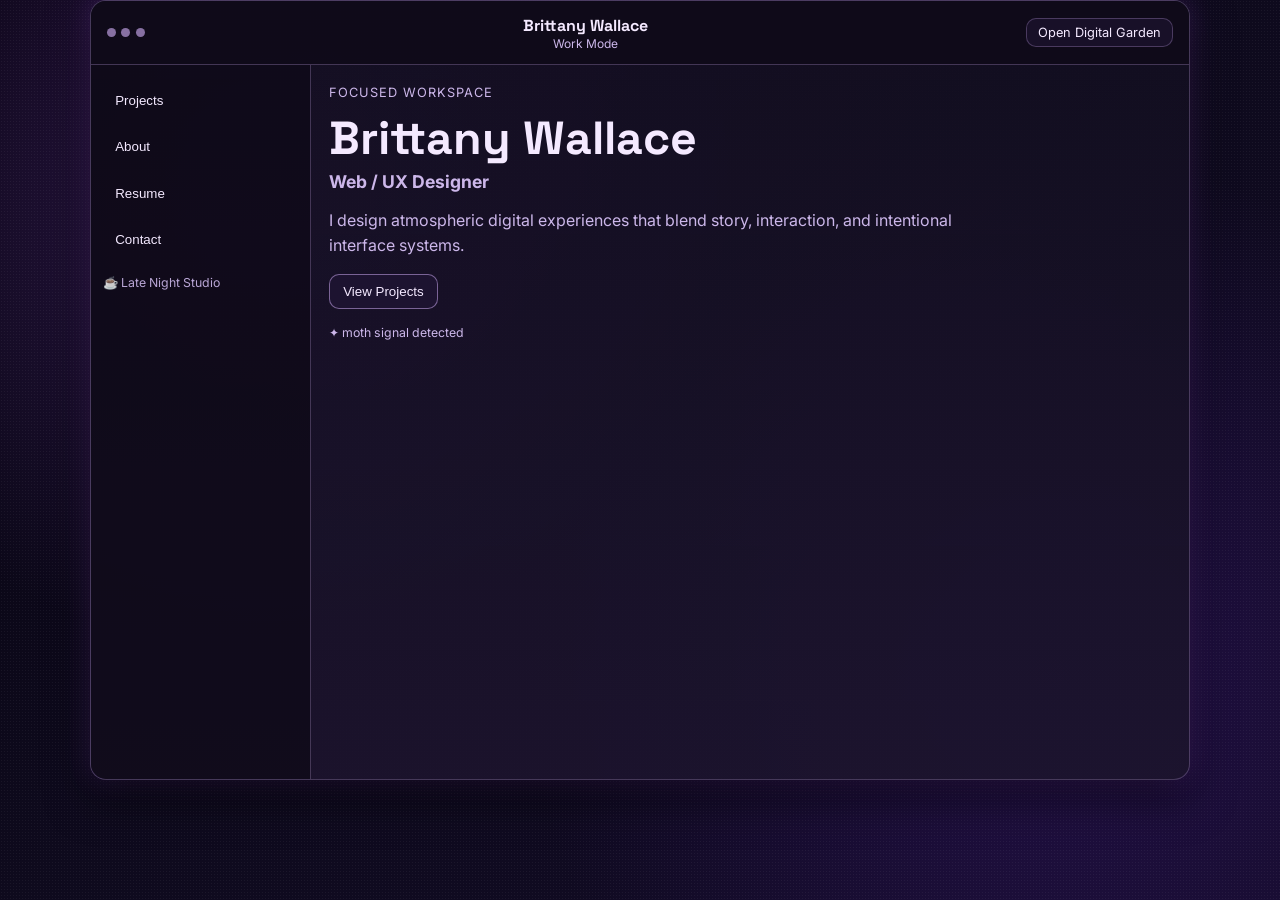
==== portfolio/work-mode.html @ ba15fed9 "Add work mode portfolio application with CSS, HTML, and JavaScript - Create work-mode.css for stylin" ====
<!DOCTYPE html>
<html lang="en">
  <head>
    <meta charset="UTF-8" />
    <meta name="viewport" content="width=device-width, initial-scale=1.0" />
    <title>Work Mode | Brittany Wallace</title>
    <link rel="preconnect" href="https://fonts.googleapis.com" />
    <link rel="preconnect" href="https://fonts.gstatic.com" crossorigin />
    <link
      href="https://fonts.googleapis.com/css2?family=Inter:wght@400;500;600;700&family=Space+Grotesk:wght@500;700&display=swap"
      rel="stylesheet"
    />
    <link rel="stylesheet" href="work-mode.css" />
  </head>
  <body>
    <div class="work-bg" aria-hidden="true">
      <div class="bg-nebula"></div>
      <div class="bg-stars"></div>
      <div class="bg-glow"></div>
    </div>

    <main class="work-shell" aria-label="Work Mode portfolio application">
      <header class="work-topbar">
        <div class="window-dots" aria-hidden="true">
          <span></span><span></span><span></span>
        </div>
        <div class="work-title">
          <strong>Brittany Wallace</strong>
          <span>Work Mode</span>
        </div>
        <a class="garden-link" href="../index.html">Open Digital Garden</a>
      </header>

      <div class="work-body">
        <nav class="work-nav" aria-label="Portfolio sections">
          <button class="nav-btn" type="button" data-section="projects">Projects</button>
          <button class="nav-btn" type="button" data-section="about">About</button>
          <button class="nav-btn" type="button" data-section="resume">Resume</button>
          <button class="nav-btn" type="button" data-section="contact">Contact</button>
          <div class="nav-note" aria-hidden="true">☕ Late Night Studio</div>
        </nav>

        <section class="work-main" id="work-main">
          <section class="panel panel-home active" data-panel="home">
            <p class="eyebrow">Focused Workspace</p>
            <h1>Brittany Wallace</h1>
            <h2>Web / UX Designer</h2>
            <p>
              I design atmospheric digital experiences that blend story, interaction, and intentional
              interface systems.
            </p>
            <button class="cta-btn" type="button" data-jump="projects">View Projects</button>
            <p class="tiny-moth" aria-hidden="true">✦ moth signal detected</p>
          </section>

          <section class="panel" data-panel="projects">
            <div class="panel-head">
              <h3>Projects</h3>
              <p>Open a category, then select a project for a deeper case-study view.</p>
            </div>
            <div class="project-sections" id="project-sections"></div>
          </section>

          <section class="panel" data-panel="project-detail">
            <button class="back-btn" type="button" id="back-to-projects">← Back to Projects</button>
            <article id="project-detail-content"></article>
          </section>

          <section class="panel" data-panel="about">
            <div class="panel-head">
              <h3>About</h3>
            </div>
            <div class="about-layout">
              <figure class="about-photo-card">
                <img src="../assets/portfolio/me/bwallace.jpg" alt="Portrait of Brittany Wallace" />
              </figure>
              <div class="about-copy">
                <p>
                  I’m a designer who blends moody visual storytelling with clear, user-first interaction.
                  I care about building work that feels atmospheric and personal while still being easy to use.
                </p>
                <p>
                  My projects usually combine web design, UX structure, and visual identity thinking with
                  late-night creative energy.
                </p>
              </div>
            </div>

            <section class="about-block">
              <h4>Design Philosophy</h4>
              <p>
                I design for emotional tone and functional clarity at the same time. Every interface should
                communicate quickly, feel intentional, and still leave room for personality and story.
              </p>
            </section>

            <section class="about-block">
              <h4>Tools I Like to Use</h4>
              <ul class="about-tools">
                <li>Figma for interface and UX systems</li>
                <li>HTML, CSS, and JavaScript for implementation</li>
                <li>GSAP for motion and storytelling transitions</li>
                <li>Illustrator for branding and logo work</li>
              </ul>
            </section>
          </section>

          <section class="panel" data-panel="resume">
            <div class="panel-head">
              <h3>Resume</h3>
            </div>
            <ul class="resume-list">
              <li><strong>Focus:</strong> Web Design, UX Design, Visual Systems</li>
              <li><strong>Current:</strong> Graphic Design Degree + independent web builds</li>
              <li><strong>Tools:</strong> Figma, HTML, CSS, JavaScript, GSAP, Illustrator</li>
              <li><strong>Strengths:</strong> Visual hierarchy, interaction design, narrative pacing</li>
            </ul>
          </section>

          <section class="panel" data-panel="contact">
            <div class="panel-head">
              <h3>Contact</h3>
            </div>
            <p>Send a message and I’ll get back to you soon.</p>
            <form class="contact-form" action="mailto:hello@brittanywallace.design" method="post" enctype="text/plain">
              <label>
                Name
                <input type="text" name="name" placeholder="Your name" required />
              </label>
              <label>
                Email
                <input type="email" name="email" placeholder="you@example.com" required />
              </label>
              <label>
                Subject
                <input type="text" name="subject" placeholder="Project inquiry" required />
              </label>
              <label>
                Message
                <textarea name="message" rows="5" placeholder="Tell me about your project..." required></textarea>
              </label>
              <div class="contact-actions">
                <button type="submit">Send Message</button>
                <a href="mailto:hello@brittanywallace.design">Direct Email</a>
                <a href="https://github.com/bwallace11" target="_blank" rel="noreferrer">GitHub</a>
              </div>
            </form>
          </section>
        </section>
      </div>
    </main>

    <script src="work-mode.js"></script>
  </body>
</html>
---- portfolio/work-mode.css ----
:root {
  --bg: #08060f;
  --surface: rgba(18, 14, 31, 0.9);
  --surface-2: rgba(28, 20, 45, 0.92);
  --line: rgba(216, 180, 254, 0.26);
  --text: #f4e9ff;
  --text-dim: #ccb7ea;
  --purple: #a855f7;
  --purple-soft: #d8b4fe;
  --shadow: 0 18px 44px rgba(0, 0, 0, 0.52);
  --glow: 0 0 28px rgba(168, 85, 247, 0.24);
}

* {
  box-sizing: border-box;
}

html,
body {
  margin: 0;
  min-height: 100%;
  font-family: "Inter", sans-serif;
  color: var(--text);
  background: var(--bg);
}

body {
  display: grid;
  place-items: center;
  overflow-x: hidden;
}

.work-bg {
  position: fixed;
  inset: 0;
  background: linear-gradient(145deg, #06030f, #0e0a1d 50%, #120b26);
}

.bg-nebula,
.bg-stars,
.bg-glow {
  position: absolute;
  inset: 0;
  pointer-events: none;
}

.bg-nebula {
  background: radial-gradient(circle at 20% 20%, rgba(168, 85, 247, 0.22), transparent 38%),
    radial-gradient(circle at 82% 75%, rgba(91, 33, 182, 0.24), transparent 42%);
}

.bg-stars {
  background-image: radial-gradient(circle, rgba(255, 255, 255, 0.42) 0.5px, transparent 1px);
  background-size: 3px 3px;
  opacity: 0.12;
}

.bg-glow {
  background: radial-gradient(circle at 50% 0, rgba(168, 85, 247, 0.09), transparent 55%);
}

.work-shell {
  position: relative;
  z-index: 2;
  width: min(1100px, 92vw);
  min-height: min(780px, 92vh);
  border: 1px solid var(--line);
  border-radius: 16px;
  background: linear-gradient(180deg, var(--surface) 0%, var(--surface-2) 100%);
  box-shadow: var(--shadow), var(--glow);
  display: grid;
  grid-template-rows: auto 1fr;
  overflow: hidden;
}

.work-topbar {
  display: flex;
  align-items: center;
  justify-content: space-between;
  gap: 1rem;
  padding: 0.85rem 1rem;
  border-bottom: 1px solid var(--line);
  background: rgba(15, 10, 25, 0.9);
}

.window-dots {
  display: flex;
  gap: 0.35rem;
}

.window-dots span {
  width: 0.55rem;
  height: 0.55rem;
  border-radius: 999px;
  background: rgba(216, 180, 254, 0.6);
}

.work-title {
  display: grid;
  justify-items: center;
  flex: 1;
  min-width: 0;
}

.work-title strong {
  font-family: "Space Grotesk", sans-serif;
  font-size: 1rem;
}

.work-title span {
  font-size: 0.75rem;
  color: var(--text-dim);
}

.garden-link {
  color: var(--text);
  text-decoration: none;
  font-size: 0.8rem;
  border: 1px solid var(--line);
  border-radius: 10px;
  padding: 0.4rem 0.7rem;
  background: rgba(27, 18, 44, 0.8);
}

.garden-link:hover,
.garden-link:focus-visible {
  border-color: rgba(216, 180, 254, 0.52);
  box-shadow: 0 0 12px rgba(168, 85, 247, 0.26);
  outline: none;
}

.work-body {
  display: grid;
  grid-template-columns: 220px 1fr;
  min-height: 0;
}

.work-nav {
  border-right: 1px solid var(--line);
  padding: 1rem 0.75rem;
  display: grid;
  align-content: start;
  gap: 0.55rem;
  background: rgba(13, 9, 22, 0.7);
}

.nav-btn {
  border: 1px solid transparent;
  background: transparent;
  color: var(--text);
  text-align: left;
  padding: 0.65rem 0.7rem;
  border-radius: 10px;
  cursor: pointer;
}

.nav-btn:hover,
.nav-btn:focus-visible,
.nav-btn.active {
  border-color: rgba(216, 180, 254, 0.5);
  background: rgba(168, 85, 247, 0.15);
  box-shadow: 0 0 14px rgba(168, 85, 247, 0.14);
  outline: none;
}

.nav-note {
  margin-top: 0.45rem;
  font-size: 0.77rem;
  color: var(--text-dim);
  opacity: 0.9;
}

.work-main {
  min-height: 0;
  padding: 1.1rem;
  overflow: auto;
}

.panel {
  display: none;
  animation: panelFade 220ms ease;
}

.panel.active {
  display: block;
}

.panel-home {
  max-width: 680px;
}

.eyebrow {
  margin: 0;
  color: var(--purple-soft);
  font-size: 0.8rem;
  letter-spacing: 0.08em;
  text-transform: uppercase;
}

h1 {
  margin: 0.35rem 0 0;
  font-family: "Space Grotesk", sans-serif;
  font-size: clamp(2rem, 4vw, 2.9rem);
}

h2 {
  margin: 0.2rem 0 0.7rem;
  font-size: 1.1rem;
  color: var(--text-dim);
}

.panel-home p {
  color: var(--text-dim);
  line-height: 1.55;
}

.cta-btn,
.back-btn {
  border: 1px solid rgba(216, 180, 254, 0.5);
  border-radius: 10px;
  padding: 0.55rem 0.85rem;
  background: rgba(30, 20, 50, 0.9);
  color: var(--text);
  cursor: pointer;
}

.cta-btn:hover,
.cta-btn:focus-visible,
.back-btn:hover,
.back-btn:focus-visible {
  background: rgba(168, 85, 247, 0.25);
  box-shadow: 0 0 14px rgba(168, 85, 247, 0.2);
  outline: none;
}

.tiny-moth {
  margin-top: 0.9rem;
  font-size: 0.77rem;
  color: #b79bd8;
}

.panel-head h3 {
  margin: 0;
  font-size: 1.3rem;
}

.panel-head p {
  margin: 0.45rem 0 1rem;
  color: var(--text-dim);
}

.project-sections {
  display: grid;
  gap: 0.75rem;
}

.project-category {
  border: 1px solid rgba(216, 180, 254, 0.25);
  border-radius: 12px;
  overflow: hidden;
  background: rgba(14, 10, 24, 0.7);
}

.category-toggle {
  width: 100%;
  border: 0;
  background: rgba(26, 18, 42, 0.86);
  color: var(--text);
  display: flex;
  align-items: center;
  justify-content: space-between;
  gap: 0.8rem;
  padding: 0.75rem 0.9rem;
  border-bottom: 1px solid rgba(216, 180, 254, 0.15);
  cursor: pointer;
  text-align: left;
}

.category-toggle span {
  font-weight: 600;
}

.category-toggle small {
  color: var(--text-dim);
  font-size: 0.78rem;
}

.category-toggle::after {
  content: '▾';
  color: var(--purple-soft);
  transition: transform 180ms ease;
}

.project-category.open .category-toggle::after {
  transform: rotate(180deg);
}

.project-grid {
  display: grid;
  grid-template-columns: repeat(auto-fit, minmax(220px, 1fr));
  gap: 0.85rem;
  padding: 0.8rem;
}

.project-category:not(.open) .project-grid {
  display: none;
}

.project-card {
  border: 1px solid rgba(216, 180, 254, 0.24);
  border-radius: 12px;
  background: rgba(16, 11, 28, 0.72);
  overflow: hidden;
  cursor: pointer;
  text-align: left;
  color: var(--text);
}

.project-card:hover,
.project-card:focus-visible {
  border-color: rgba(216, 180, 254, 0.52);
  box-shadow: 0 0 16px rgba(168, 85, 247, 0.2);
  outline: none;
}

.project-thumb {
  height: 120px;
  background: linear-gradient(150deg, rgba(91, 33, 182, 0.35), rgba(19, 12, 33, 0.9));
  border-bottom: 1px solid rgba(216, 180, 254, 0.2);
  overflow: hidden;
}

.project-thumb img {
  width: 100%;
  height: 100%;
  object-fit: cover;
  display: block;
}

.project-meta {
  padding: 0.75rem;
}

.project-meta h4 {
  margin: 0;
}

.project-meta p {
  margin: 0.45rem 0 0;
  color: var(--text-dim);
  font-size: 0.9rem;
}

#project-detail-content h3 {
  margin: 0.85rem 0 0.35rem;
}

#project-detail-content p,
#project-detail-content li {
  color: var(--text-dim);
  line-height: 1.55;
}

.detail-link {
  color: var(--text);
  text-decoration: none;
  border: 1px solid rgba(216, 180, 254, 0.4);
  background: rgba(30, 20, 50, 0.85);
  border-radius: 8px;
  padding: 0.35rem 0.6rem;
  display: inline-block;
}

.detail-link:hover,
.detail-link:focus-visible {
  background: rgba(168, 85, 247, 0.25);
  outline: none;
}

.resume-list {
  margin: 0;
  padding-left: 1rem;
  color: var(--text-dim);
  line-height: 1.55;
}

.about-layout {
  display: grid;
  grid-template-columns: minmax(170px, 210px) 1fr;
  gap: 1rem;
  align-items: start;
}

.about-photo-card {
  margin: 0;
  border: 1px solid rgba(216, 180, 254, 0.28);
  border-radius: 12px;
  overflow: hidden;
  background: rgba(15, 10, 25, 0.8);
}

.about-photo-card img {
  width: 100%;
  height: auto;
  display: block;
  object-fit: cover;
}

.about-copy p {
  margin: 0 0 0.8rem;
  color: var(--text-dim);
  line-height: 1.55;
}

.about-block {
  margin-top: 0.9rem;
  border: 1px solid rgba(216, 180, 254, 0.2);
  border-radius: 12px;
  padding: 0.8rem;
  background: rgba(14, 10, 24, 0.46);
}

.about-block h4 {
  margin: 0 0 0.5rem;
  font-size: 1rem;
}

.about-block p,
.about-tools li {
  color: var(--text-dim);
  line-height: 1.5;
}

.about-tools {
  margin: 0;
  padding-left: 1rem;
}

.contact-form {
  display: grid;
  gap: 0.75rem;
  max-width: 640px;
}

.contact-form label {
  display: grid;
  gap: 0.35rem;
  color: var(--text-dim);
  font-size: 0.9rem;
}

.contact-form input,
.contact-form textarea {
  border: 1px solid rgba(216, 180, 254, 0.35);
  border-radius: 10px;
  background: rgba(11, 8, 20, 0.82);
  color: var(--text);
  padding: 0.65rem 0.7rem;
  font: inherit;
}

.contact-form input::placeholder,
.contact-form textarea::placeholder {
  color: #a58abb;
}

.contact-form input:focus,
.contact-form textarea:focus {
  border-color: rgba(216, 180, 254, 0.62);
  box-shadow: 0 0 14px rgba(168, 85, 247, 0.22);
  outline: none;
}

.contact-actions {
  display: flex;
  gap: 0.6rem;
  flex-wrap: wrap;
}

.contact-actions button,
.contact-actions a {
  text-decoration: none;
  color: var(--text);
  border: 1px solid rgba(216, 180, 254, 0.4);
  border-radius: 10px;
  padding: 0.48rem 0.72rem;
  background: rgba(30, 20, 50, 0.85);
  font: inherit;
  cursor: pointer;
}

.contact-actions button:hover,
.contact-actions button:focus-visible,
.contact-actions a:hover,
.contact-actions a:focus-visible {
  background: rgba(168, 85, 247, 0.25);
  outline: none;
}

@keyframes panelFade {
  from {
    opacity: 0;
    transform: translateY(6px);
  }
  to {
    opacity: 1;
    transform: translateY(0);
  }
}

@media (max-width: 900px) {
  body {
    display: block;
  }

  .work-shell {
    width: 100%;
    min-height: 100vh;
    border-radius: 0;
    border-left: 0;
    border-right: 0;
  }

  .work-body {
    grid-template-columns: 1fr;
  }

  .work-nav {
    border-right: 0;
    border-bottom: 1px solid var(--line);
    grid-template-columns: repeat(4, minmax(0, 1fr));
    align-items: center;
  }

  .nav-btn {
    text-align: center;
    font-size: 0.85rem;
  }

  .nav-note {
    grid-column: 1 / -1;
    text-align: center;
  }

  .about-layout {
    grid-template-columns: 1fr;
  }
}
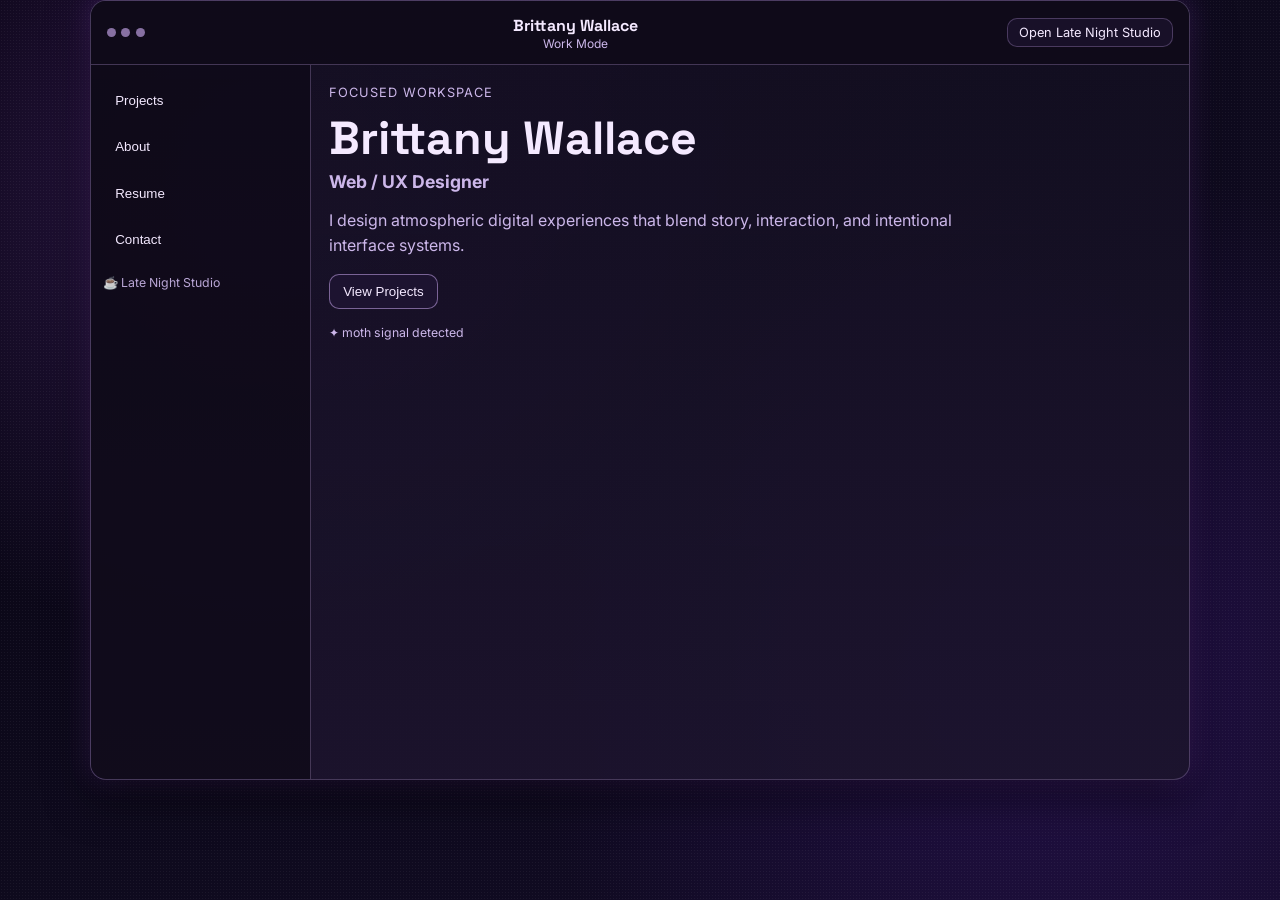
==== commit 2bdf5be0: "Rename site to Brittany's Late Night Studio" ====
--- a/portfolio/work-mode.html
+++ b/portfolio/work-mode.html
@@ -28,7 +28,7 @@
           <strong>Brittany Wallace</strong>
           <span>Work Mode</span>
         </div>
-        <a class="garden-link" href="../index.html">Open Digital Garden</a>
+        <a class="garden-link" href="../index.html">Open Late Night Studio</a>
       </header>
 
       <div class="work-body">
